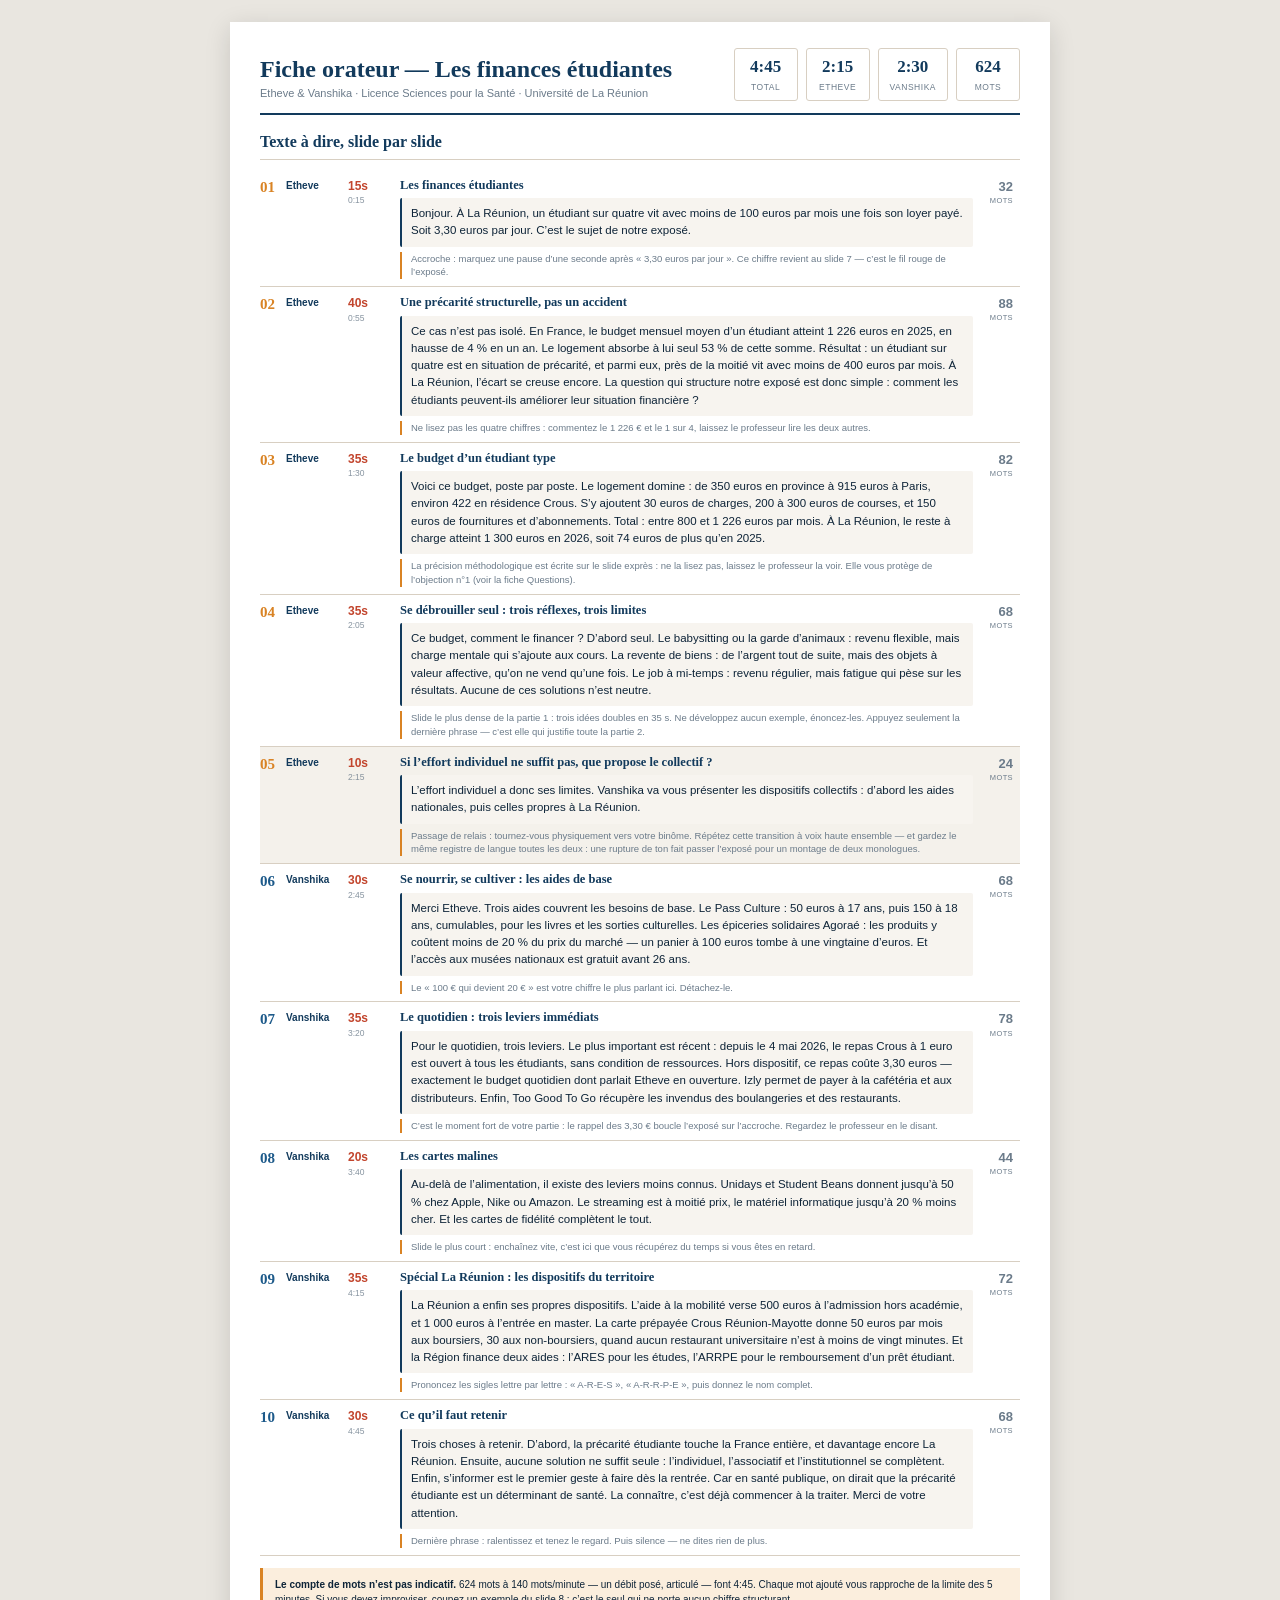
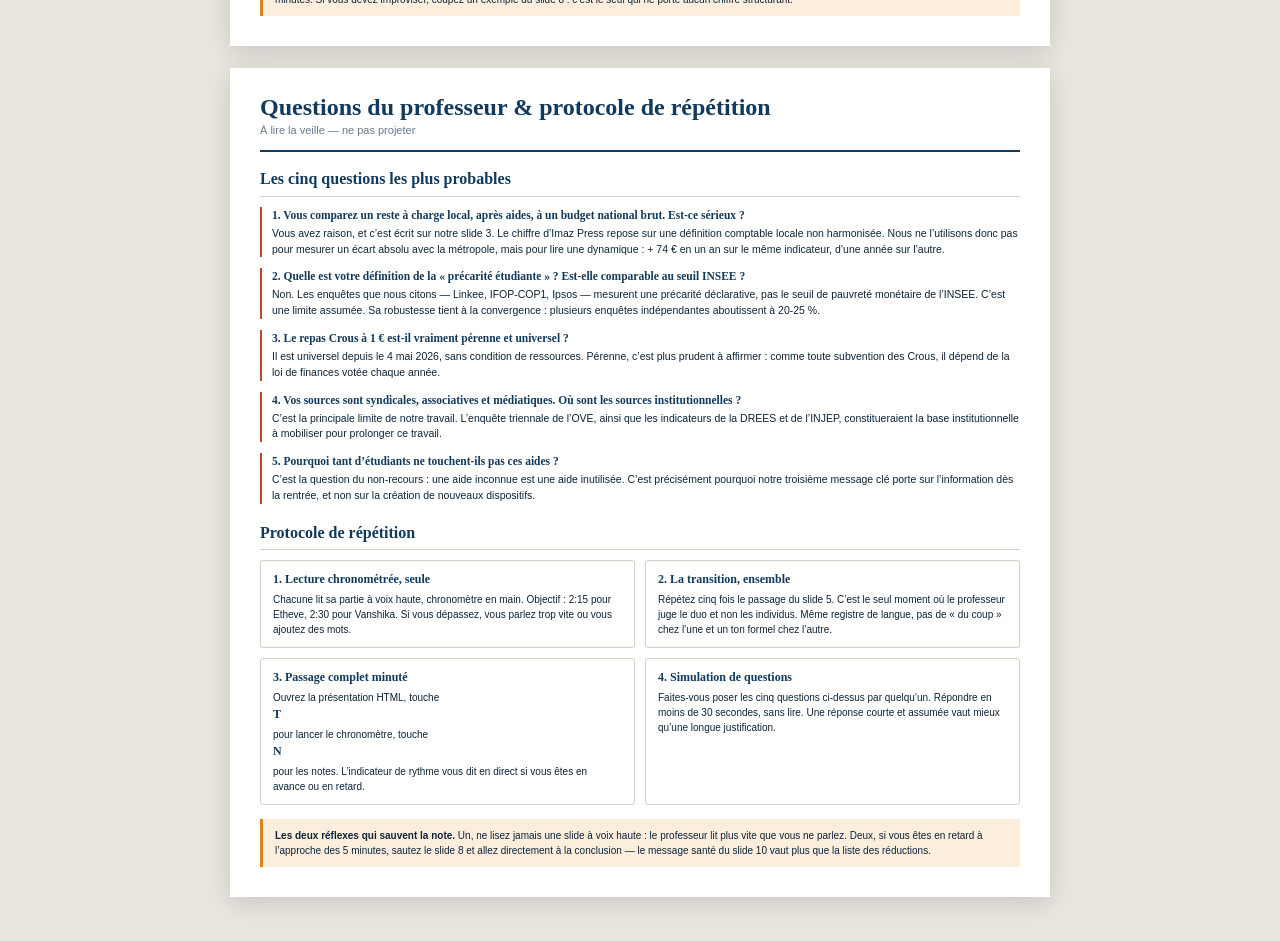
==== fiche-orateur.html @ a6a9e7fa "Presentation Les finances etudiantes - Etheve & Vanshika Co-Authored-By: Claude Opus 5 <noreply@anth" ====
<!doctype html><html lang="fr"><head><meta charset="utf-8">
<title>Fiche orateur — Les finances étudiantes</title>
<style>
*{box-sizing:border-box;margin:0;padding:0}
:root{--ink:#0E2438;--primary:#123A5C;--terracotta:#C2452D;--teal:#1F7A6B;--amber:#D98324;
--muted:#6B7B8A;--rule:#D8CFC2;--paper:#F7F4EF;
--serif:"Iowan Old Style",Georgia,"Times New Roman",serif;--sans:-apple-system,"Segoe UI",Helvetica,Arial,sans-serif}
body{font-family:var(--sans);color:var(--ink);background:#e9e6e0;padding:22px;font-size:11px;line-height:1.4}
.sheet{max-width:820px;margin:0 auto 22px;background:#fff;padding:26px 30px 30px;box-shadow:0 6px 24px rgba(0,0,0,.14)}
header{border-bottom:2px solid var(--primary);padding-bottom:12px;margin-bottom:16px;display:flex;align-items:flex-end;gap:16px}
h1{font-family:var(--serif);font-size:24px;font-weight:700;color:var(--primary);line-height:1.1}
header .sub{font-size:11px;color:var(--muted);margin-top:3px}
.stats{margin-left:auto;display:flex;gap:8px;text-align:center}
.stat{border:1px solid var(--rule);border-radius:3px;padding:6px 11px;min-width:64px}
.stat b{display:block;font-family:var(--serif);font-size:17px;color:var(--primary)}
.stat span{font-size:8.5px;letter-spacing:.06em;text-transform:uppercase;color:var(--muted)}
h2{font-family:var(--serif);font-size:16px;color:var(--primary);margin:0 0 10px;padding-bottom:5px;border-bottom:1px solid var(--rule)}
table{width:100%;border-collapse:collapse}
td{padding:7px 7px 7px 0;border-bottom:1px solid var(--rule);vertical-align:top}
tr.p1 .num{color:var(--amber)} tr.p2 .num{color:#1D5A8A}
tr.tr td{background:#F4F1EB}
.num{font-family:var(--serif);font-size:15px;font-weight:700;width:26px}
.who{width:62px;font-weight:700;font-size:10px;color:var(--primary);padding-top:9px}
.tm{width:52px;font-size:9px;color:var(--muted);padding-top:8px}
.tm b{display:block;font-size:12px;color:var(--terracotta)}
.tm span{font-size:8.5px;opacity:.8}
.wd{width:40px;text-align:right;font-size:13px;font-weight:700;color:var(--muted);padding-top:8px}
.wd span{display:block;font-size:7.5px;font-weight:400;letter-spacing:.05em;text-transform:uppercase}
.ti{font-family:var(--serif);font-size:12.5px;font-weight:700;color:var(--primary);margin-bottom:4px}
.tx{font-size:11.5px;line-height:1.5;background:var(--paper);padding:7px 9px;border-left:2px solid var(--primary);border-radius:2px}
.tp{font-size:9.5px;line-height:1.45;color:var(--muted);margin-top:5px;padding-left:9px;border-left:2px solid var(--amber)}
.qa{border-left:2px solid var(--terracotta);padding-left:10px;margin-bottom:11px}
.qa .q{font-family:var(--serif);font-size:11.5px;font-weight:700;color:var(--primary)}
.qa .a{font-size:10.5px;line-height:1.5;margin-top:3px}
.proto{display:grid;grid-template-columns:repeat(2,1fr);gap:10px;margin-top:10px}
.pr{border:1px solid var(--rule);border-radius:3px;padding:10px 12px}
.pr b{display:block;font-family:var(--serif);font-size:12px;color:var(--primary);margin-bottom:4px}
.pr p{font-size:10px;line-height:1.5;color:var(--ink)}
.warnbox{margin-top:12px;background:#FBEEDD;border-left:3px solid var(--amber);padding:9px 12px;font-size:10px;line-height:1.5}
@media print{body{background:#fff;padding:0;font-size:10px}.sheet{box-shadow:none;max-width:none;margin:0;padding:12mm}
 .sheet+.sheet{page-break-before:always}}
@page{size:A4 portrait;margin:0}
</style></head><body>

<div class="sheet">
<header>
  <div>
    <h1>Fiche orateur — Les finances étudiantes</h1>
    <p class="sub">Etheve &amp; Vanshika · Licence Sciences pour la Santé · Université de La Réunion</p>
  </div>
  <div class="stats">
    <div class="stat"><b>4:45</b><span>total</span></div>
    <div class="stat"><b>2:15</b><span>Etheve</span></div>
    <div class="stat"><b>2:30</b><span>Vanshika</span></div>
    <div class="stat"><b>624</b><span>mots</span></div>
  </div>
</header>
<h2>Texte à dire, slide par slide</h2>
<table>
<tr class="p1">
  <td class="num">01</td>
  <td class="who">Etheve</td>
  <td class="tm"><b>15s</b><span>0:15</span></td>
  <td class="sc">
    <p class="ti">Les finances étudiantes</p>
    <p class="tx">Bonjour. À La Réunion, un étudiant sur quatre vit avec moins de 100 euros par mois une fois son loyer payé. Soit 3,30 euros par jour. C’est le sujet de notre exposé.</p>
    <p class="tp">Accroche : marquez une pause d’une seconde après « 3,30 euros par jour ». Ce chiffre revient au slide 7 — c’est le fil rouge de l’exposé.</p>
  </td>
  <td class="wd">32<span>mots</span></td>
</tr>
<tr class="p1">
  <td class="num">02</td>
  <td class="who">Etheve</td>
  <td class="tm"><b>40s</b><span>0:55</span></td>
  <td class="sc">
    <p class="ti">Une précarité structurelle, pas un accident</p>
    <p class="tx">Ce cas n’est pas isolé. En France, le budget mensuel moyen d’un étudiant atteint 1 226 euros en 2025, en hausse de 4 % en un an. Le logement absorbe à lui seul 53 % de cette somme. Résultat : un étudiant sur quatre est en situation de précarité, et parmi eux, près de la moitié vit avec moins de 400 euros par mois. À La Réunion, l’écart se creuse encore. La question qui structure notre exposé est donc simple : comment les étudiants peuvent-ils améliorer leur situation financière ?</p>
    <p class="tp">Ne lisez pas les quatre chiffres : commentez le 1 226 € et le 1 sur 4, laissez le professeur lire les deux autres.</p>
  </td>
  <td class="wd">88<span>mots</span></td>
</tr>
<tr class="p1">
  <td class="num">03</td>
  <td class="who">Etheve</td>
  <td class="tm"><b>35s</b><span>1:30</span></td>
  <td class="sc">
    <p class="ti">Le budget d’un étudiant type</p>
    <p class="tx">Voici ce budget, poste par poste. Le logement domine : de 350 euros en province à 915 euros à Paris, environ 422 en résidence Crous. S’y ajoutent 30 euros de charges, 200 à 300 euros de courses, et 150 euros de fournitures et d’abonnements. Total : entre 800 et 1 226 euros par mois. À La Réunion, le reste à charge atteint 1 300 euros en 2026, soit 74 euros de plus qu’en 2025.</p>
    <p class="tp">La précision méthodologique est écrite sur le slide exprès : ne la lisez pas, laissez le professeur la voir. Elle vous protège de l’objection n°1 (voir la fiche Questions).</p>
  </td>
  <td class="wd">82<span>mots</span></td>
</tr>
<tr class="p1">
  <td class="num">04</td>
  <td class="who">Etheve</td>
  <td class="tm"><b>35s</b><span>2:05</span></td>
  <td class="sc">
    <p class="ti">Se débrouiller seul : trois réflexes, trois limites</p>
    <p class="tx">Ce budget, comment le financer ? D’abord seul. Le babysitting ou la garde d’animaux : revenu flexible, mais charge mentale qui s’ajoute aux cours. La revente de biens : de l’argent tout de suite, mais des objets à valeur affective, qu’on ne vend qu’une fois. Le job à mi-temps : revenu régulier, mais fatigue qui pèse sur les résultats. Aucune de ces solutions n’est neutre.</p>
    <p class="tp">Slide le plus dense de la partie 1 : trois idées doubles en 35 s. Ne développez aucun exemple, énoncez-les. Appuyez seulement la dernière phrase — c’est elle qui justifie toute la partie 2.</p>
  </td>
  <td class="wd">68<span>mots</span></td>
</tr>
<tr class="p1 tr">
  <td class="num">05</td>
  <td class="who">Etheve</td>
  <td class="tm"><b>10s</b><span>2:15</span></td>
  <td class="sc">
    <p class="ti">Si l’effort individuel ne suffit pas, que propose le collectif ?</p>
    <p class="tx">L’effort individuel a donc ses limites. Vanshika va vous présenter les dispositifs collectifs : d’abord les aides nationales, puis celles propres à La Réunion.</p>
    <p class="tp">Passage de relais : tournez-vous physiquement vers votre binôme. Répétez cette transition à voix haute ensemble — et gardez le même registre de langue toutes les deux : une rupture de ton fait passer l’exposé pour un montage de deux monologues.</p>
  </td>
  <td class="wd">24<span>mots</span></td>
</tr>
<tr class="p2">
  <td class="num">06</td>
  <td class="who">Vanshika</td>
  <td class="tm"><b>30s</b><span>2:45</span></td>
  <td class="sc">
    <p class="ti">Se nourrir, se cultiver : les aides de base</p>
    <p class="tx">Merci Etheve. Trois aides couvrent les besoins de base. Le Pass Culture : 50 euros à 17 ans, puis 150 à 18 ans, cumulables, pour les livres et les sorties culturelles. Les épiceries solidaires Agoraé : les produits y coûtent moins de 20 % du prix du marché — un panier à 100 euros tombe à une vingtaine d’euros. Et l’accès aux musées nationaux est gratuit avant 26 ans.</p>
    <p class="tp">Le « 100 € qui devient 20 € » est votre chiffre le plus parlant ici. Détachez-le.</p>
  </td>
  <td class="wd">68<span>mots</span></td>
</tr>
<tr class="p2">
  <td class="num">07</td>
  <td class="who">Vanshika</td>
  <td class="tm"><b>35s</b><span>3:20</span></td>
  <td class="sc">
    <p class="ti">Le quotidien : trois leviers immédiats</p>
    <p class="tx">Pour le quotidien, trois leviers. Le plus important est récent : depuis le 4 mai 2026, le repas Crous à 1 euro est ouvert à tous les étudiants, sans condition de ressources. Hors dispositif, ce repas coûte 3,30 euros — exactement le budget quotidien dont parlait Etheve en ouverture. Izly permet de payer à la cafétéria et aux distributeurs. Enfin, Too Good To Go récupère les invendus des boulangeries et des restaurants.</p>
    <p class="tp">C’est le moment fort de votre partie : le rappel des 3,30 € boucle l’exposé sur l’accroche. Regardez le professeur en le disant.</p>
  </td>
  <td class="wd">78<span>mots</span></td>
</tr>
<tr class="p2">
  <td class="num">08</td>
  <td class="who">Vanshika</td>
  <td class="tm"><b>20s</b><span>3:40</span></td>
  <td class="sc">
    <p class="ti">Les cartes malines</p>
    <p class="tx">Au-delà de l’alimentation, il existe des leviers moins connus. Unidays et Student Beans donnent jusqu’à 50 % chez Apple, Nike ou Amazon. Le streaming est à moitié prix, le matériel informatique jusqu’à 20 % moins cher. Et les cartes de fidélité complètent le tout.</p>
    <p class="tp">Slide le plus court : enchaînez vite, c’est ici que vous récupérez du temps si vous êtes en retard.</p>
  </td>
  <td class="wd">44<span>mots</span></td>
</tr>
<tr class="p2">
  <td class="num">09</td>
  <td class="who">Vanshika</td>
  <td class="tm"><b>35s</b><span>4:15</span></td>
  <td class="sc">
    <p class="ti">Spécial La Réunion : les dispositifs du territoire</p>
    <p class="tx">La Réunion a enfin ses propres dispositifs. L’aide à la mobilité verse 500 euros à l’admission hors académie, et 1 000 euros à l’entrée en master. La carte prépayée Crous Réunion-Mayotte donne 50 euros par mois aux boursiers, 30 aux non-boursiers, quand aucun restaurant universitaire n’est à moins de vingt minutes. Et la Région finance deux aides : l’ARES pour les études, l’ARRPE pour le remboursement d’un prêt étudiant.</p>
    <p class="tp">Prononcez les sigles lettre par lettre : « A-R-E-S », « A-R-R-P-E », puis donnez le nom complet.</p>
  </td>
  <td class="wd">72<span>mots</span></td>
</tr>
<tr class="p2">
  <td class="num">10</td>
  <td class="who">Vanshika</td>
  <td class="tm"><b>30s</b><span>4:45</span></td>
  <td class="sc">
    <p class="ti">Ce qu’il faut retenir</p>
    <p class="tx">Trois choses à retenir. D’abord, la précarité étudiante touche la France entière, et davantage encore La Réunion. Ensuite, aucune solution ne suffit seule : l’individuel, l’associatif et l’institutionnel se complètent. Enfin, s’informer est le premier geste à faire dès la rentrée. Car en santé publique, on dirait que la précarité étudiante est un déterminant de santé. La connaître, c’est déjà commencer à la traiter. Merci de votre attention.</p>
    <p class="tp">Dernière phrase : ralentissez et tenez le regard. Puis silence — ne dites rien de plus.</p>
  </td>
  <td class="wd">68<span>mots</span></td>
</tr></table>
<div class="warnbox">
  <b>Le compte de mots n’est pas indicatif.</b> 624 mots à 140 mots/minute — un débit posé, articulé — font 4:45.
  Chaque mot ajouté vous rapproche de la limite des 5 minutes. Si vous devez improviser, coupez un exemple du slide 8 : c’est le seul qui ne porte aucun chiffre structurant.
</div>
</div>

<div class="sheet">
<header><div>
  <h1>Questions du professeur &amp; protocole de répétition</h1>
  <p class="sub">À lire la veille — ne pas projeter</p>
</div></header>

<h2>Les cinq questions les plus probables</h2>
<div class="qa">
  <p class="q"><b>1.</b> Vous comparez un reste à charge local, après aides, à un budget national brut. Est-ce sérieux ?</p>
  <p class="a">Vous avez raison, et c’est écrit sur notre slide 3. Le chiffre d’Imaz Press repose sur une définition comptable locale non harmonisée. Nous ne l’utilisons donc pas pour mesurer un écart absolu avec la métropole, mais pour lire une dynamique : + 74 € en un an sur le même indicateur, d’une année sur l’autre.</p>
</div><div class="qa">
  <p class="q"><b>2.</b> Quelle est votre définition de la « précarité étudiante » ? Est-elle comparable au seuil INSEE ?</p>
  <p class="a">Non. Les enquêtes que nous citons — Linkee, IFOP-COP1, Ipsos — mesurent une précarité déclarative, pas le seuil de pauvreté monétaire de l’INSEE. C’est une limite assumée. Sa robustesse tient à la convergence : plusieurs enquêtes indépendantes aboutissent à 20-25 %.</p>
</div><div class="qa">
  <p class="q"><b>3.</b> Le repas Crous à 1 € est-il vraiment pérenne et universel ?</p>
  <p class="a">Il est universel depuis le 4 mai 2026, sans condition de ressources. Pérenne, c’est plus prudent à affirmer : comme toute subvention des Crous, il dépend de la loi de finances votée chaque année.</p>
</div><div class="qa">
  <p class="q"><b>4.</b> Vos sources sont syndicales, associatives et médiatiques. Où sont les sources institutionnelles ?</p>
  <p class="a">C’est la principale limite de notre travail. L’enquête triennale de l’OVE, ainsi que les indicateurs de la DREES et de l’INJEP, constitueraient la base institutionnelle à mobiliser pour prolonger ce travail.</p>
</div><div class="qa">
  <p class="q"><b>5.</b> Pourquoi tant d’étudiants ne touchent-ils pas ces aides ?</p>
  <p class="a">C’est la question du non-recours : une aide inconnue est une aide inutilisée. C’est précisément pourquoi notre troisième message clé porte sur l’information dès la rentrée, et non sur la création de nouveaux dispositifs.</p>
</div>

<h2 style="margin-top:18px">Protocole de répétition</h2>
<div class="proto">
  <div class="pr"><b>1. Lecture chronométrée, seule</b><p>Chacune lit sa partie à voix haute, chronomètre en main. Objectif : 2:15 pour Etheve, 2:30 pour Vanshika. Si vous dépassez, vous parlez trop vite ou vous ajoutez des mots.</p></div>
  <div class="pr"><b>2. La transition, ensemble</b><p>Répétez cinq fois le passage du slide 5. C’est le seul moment où le professeur juge le duo et non les individus. Même registre de langue, pas de « du coup » chez l’une et un ton formel chez l’autre.</p></div>
  <div class="pr"><b>3. Passage complet minuté</b><p>Ouvrez la présentation HTML, touche <b>T</b> pour lancer le chronomètre, touche <b>N</b> pour les notes. L’indicateur de rythme vous dit en direct si vous êtes en avance ou en retard.</p></div>
  <div class="pr"><b>4. Simulation de questions</b><p>Faites-vous poser les cinq questions ci-dessus par quelqu’un. Répondre en moins de 30 secondes, sans lire. Une réponse courte et assumée vaut mieux qu’une longue justification.</p></div>
</div>

<div class="warnbox" style="margin-top:14px">
  <b>Les deux réflexes qui sauvent la note.</b>
  Un, ne lisez jamais une slide à voix haute : le professeur lit plus vite que vous ne parlez.
  Deux, si vous êtes en retard à l’approche des 5 minutes, sautez le slide 8 et allez directement à la conclusion — le message santé du slide 10 vaut plus que la liste des réductions.
</div>
</div>

</body></html>
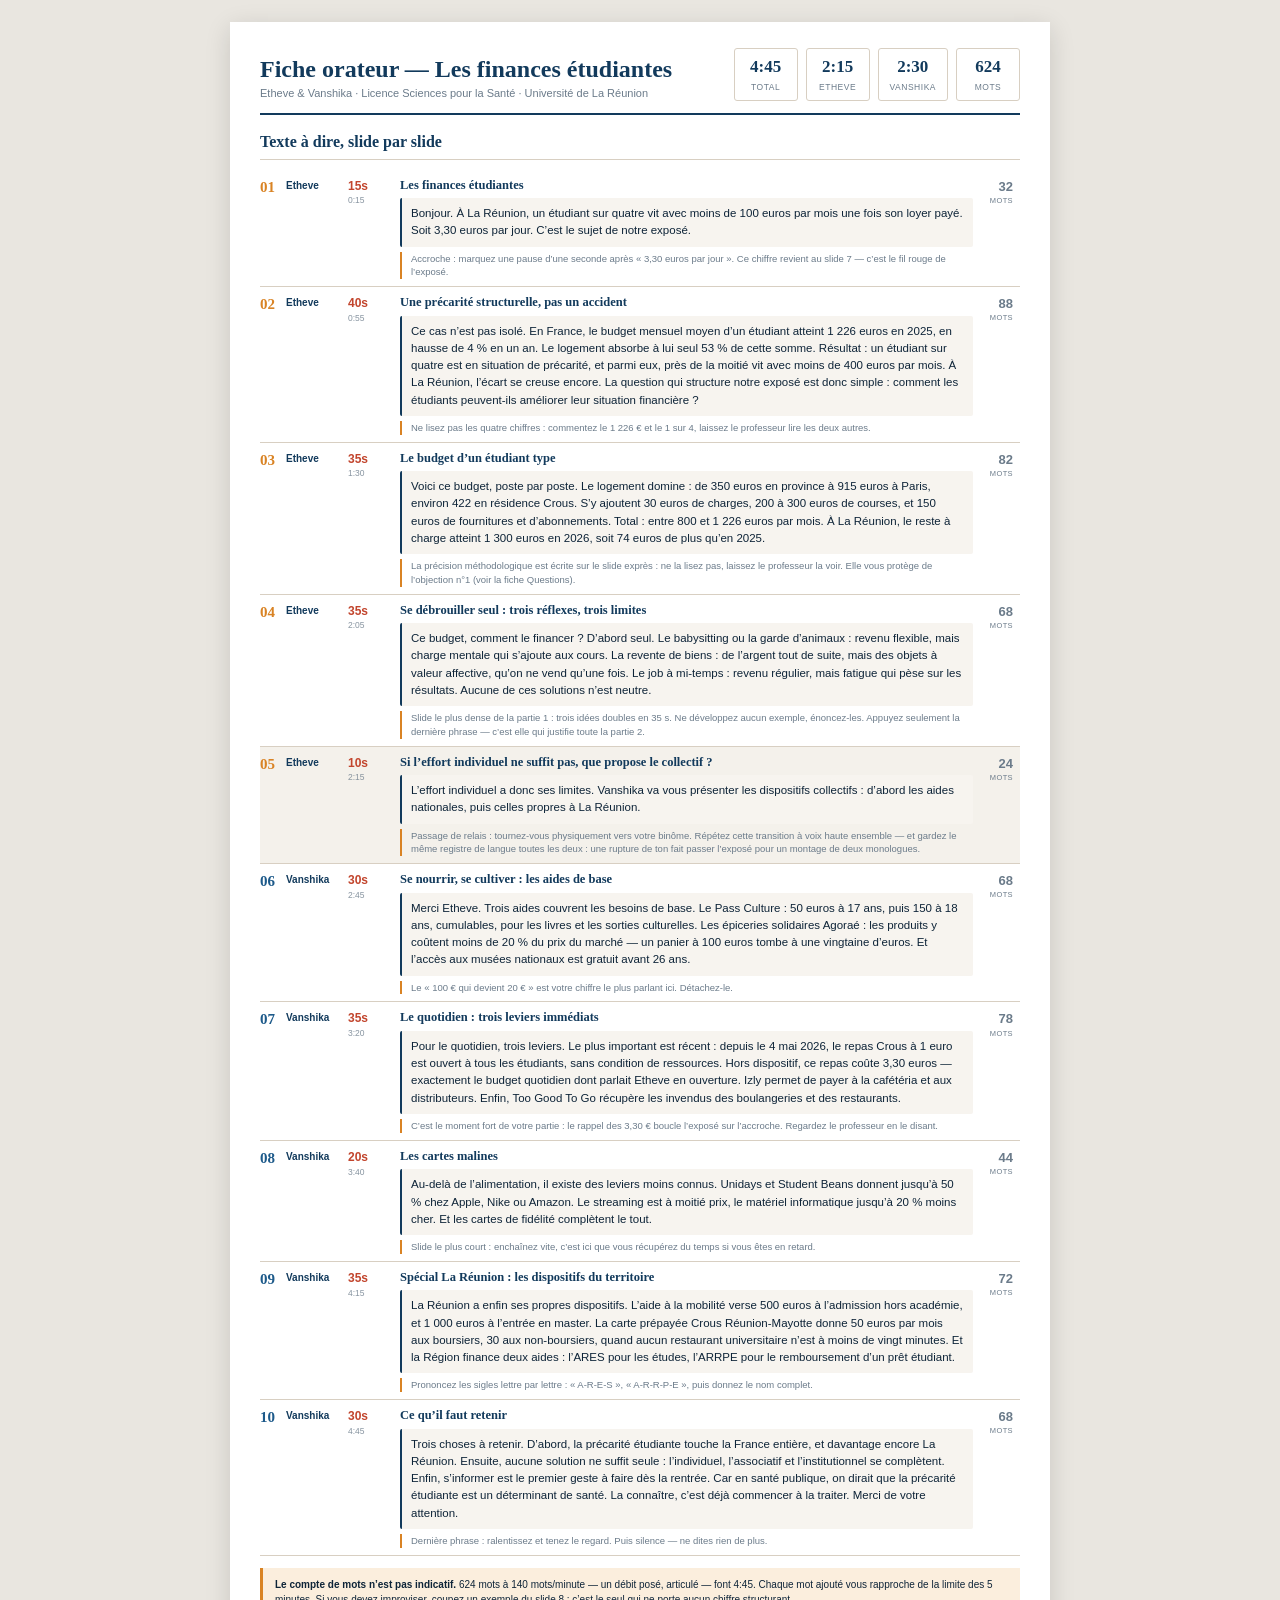
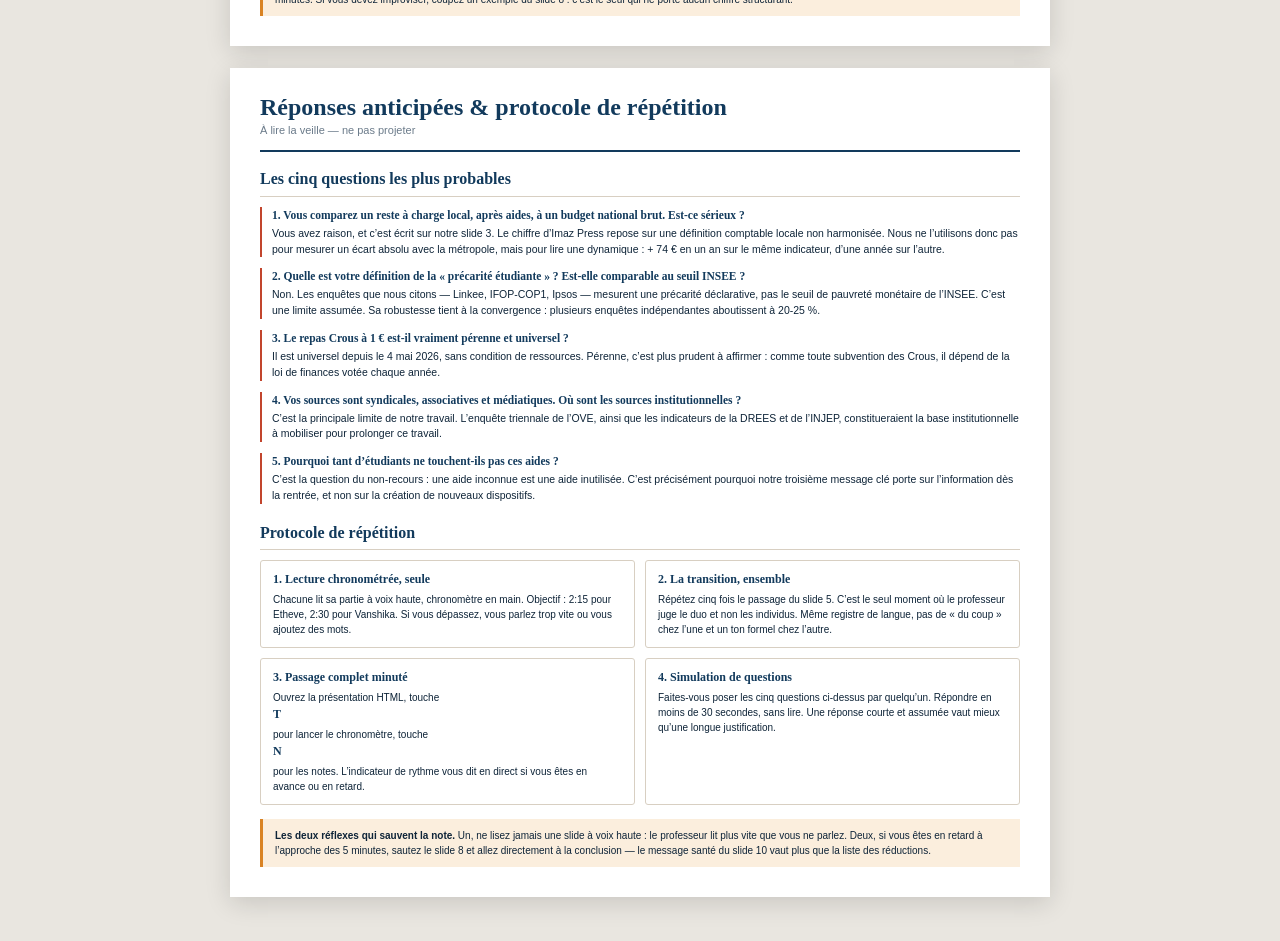
==== commit b72a55fd: "Retrait du sous-titre et renommage en Reponses anticipees Co-Authored-By: Claude Opus 5 <noreply@ant" ====
--- a/fiche-orateur.html
+++ b/fiche-orateur.html
@@ -175,7 +175,7 @@
 
 <div class="sheet">
 <header><div>
-  <h1>Questions du professeur &amp; protocole de répétition</h1>
+  <h1>Réponses anticipées &amp; protocole de répétition</h1>
   <p class="sub">À lire la veille — ne pas projeter</p>
 </div></header>
 
